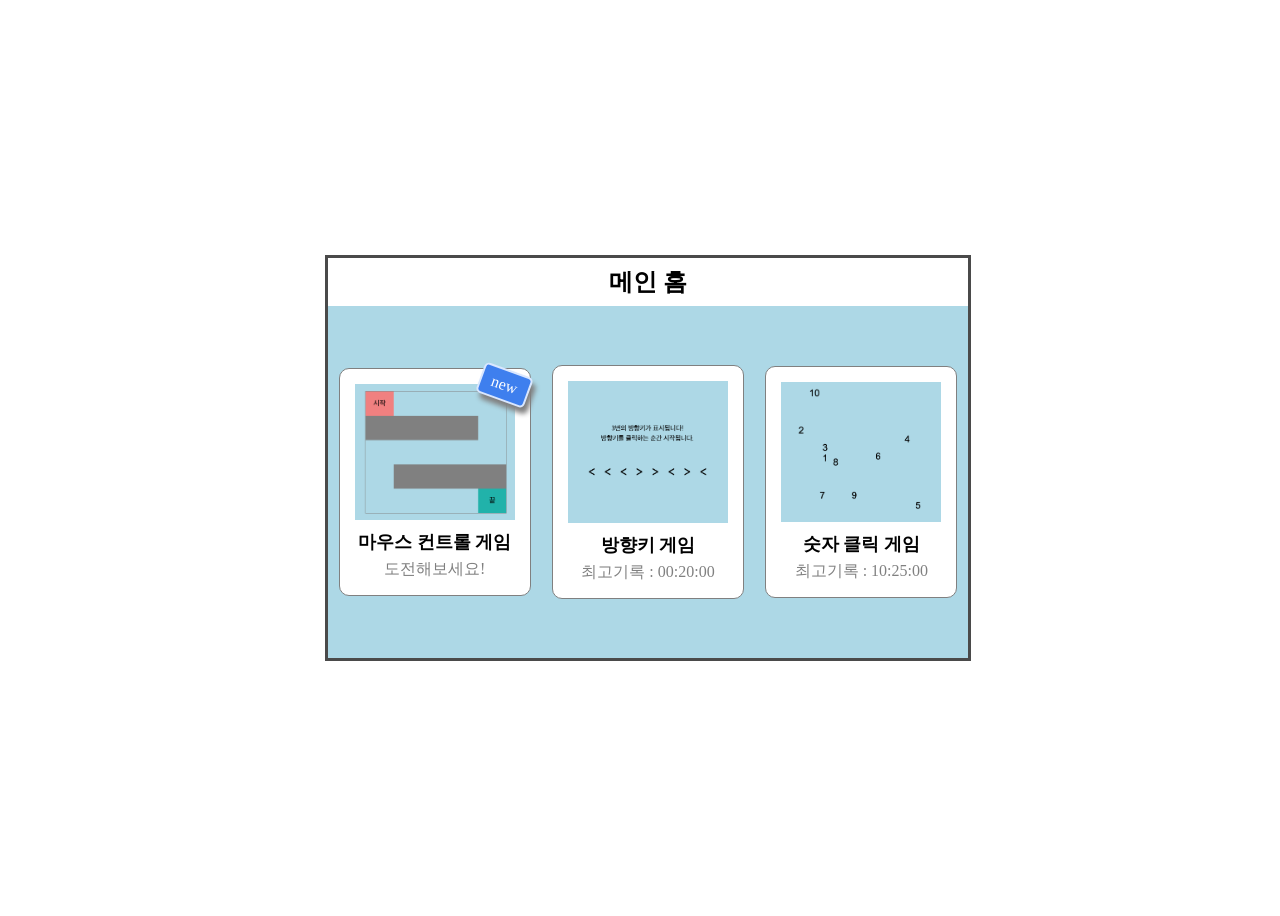
==== index.html @ 47305d57 "html,css세팅" ====
<html>
  <head>
    <title>게임 사이트</title>
    <link href="public/styles/styles.css" rel="stylesheet">
    <link href="public/styles/header.css" rel="stylesheet">
    <link href="public/styles/modal.css" rel="stylesheet">
    <link href="public/styles/main.css" rel="stylesheet">
  </head>
  <body>
    <section>
      <div style="text-align:center;line-height:50%;">
        <h2>메인 홈</h2>
      </div>
      <div id='game-list-container'>
        <a class='game-card' href="mouse_control.html">
          <img src='public/assets/mouse_control_thumbnail.png' alt='마우스컨트롤 게임' />
          <span class='game-new-badge'>new</span>
          <div class='game-title'>마우스 컨트롤 게임</div>
          <div class='game-result'>도전해보세요!</div>
        </a>
        <a class='game-card' href="arrow_speed.html">
          <img src='public/assets/arrow_speed_thumbnail.png' alt='방향키 게임' />
          <div class='game-title'>방향키 게임</div>
          <div class='game-result'>최고기록 : 00:20:00</div>
        </a>
        <a class='game-card' href="touch_number.html">
          <img src='public/assets/touch_number_thumbnail.png' alt='숫자 클릭 게임' />
          <div class='game-title'>숫자 클릭 게임</div>
          <div class='game-result'>최고기록 : 10:25:00</div>
        </a>
      </div>
    </section>
    <script src="./main.js" type="module"></script>
  </body>
</html>
---- public/styles/styles.css ----
body{
  display: flex;
  justify-content: center;
  align-items: center;
  width: 100vw;
  height: 100vh;
}
button {
  outline: none;
  background: transparent;
  border: none;
  padding: 0;
  cursor: pointer;
}
section{
  display: flex;
  flex-direction: column;
  width: 50%;
  min-width: 600px;
  height: 30%;
  min-height: 400px;
  margin: 0 auto;
  border: 3px solid rgb(74, 74, 74);
  overflow: hidden;
}
#game-field{
  background-color: lightblue;
  flex: 1 1;
  height: 100%;
  width: 100%;
  display: flex;
  justify-content: center;
  align-items: center;
}

.goto-home-button, .retry-button{
  display: block;
  width: 30px;
  height: 30px;
}
.goto-home-button>img, .retry-button>img{
  width: 100%;
  height: 100%;
}
a{
  text-decoration: none!important;
}
#game-field{
  display: flex;
  flex-direction: column;
}
.game-description{
  margin: 20px 0;
}
---- public/styles/header.css ----
#header{
  width: 100%;
  display: flex;
  justify-content: space-between;
  align-items: center;
  border-bottom: 1px solid gray;
  padding: 0 10px;
  box-sizing: border-box;
  flex: 0 0;
}
#header h2{
  font-size: 1.2rem;
  padding-left: 10%;
}
.header-button-container{
  display: flex;
}
.header-button-container>a{
  margin-right: 5px;
}
.game-time {
  width: 100px;
  text-align: right;
}
---- public/styles/modal.css ----
.modal {
  position: absolute;
  z-index: 1000;
  width: 50%;
  max-width: 180px;
  background-color: white;
  padding: 46px;
  box-shadow: 0 0 20px gray;
  display: flex;
  flex-direction: column;
  text-align: center;
  border-radius: 10px;
  display: none;
}
.modal.open{
  display: block;
}
.modal-title{
  font-size: 2rem;
  font-weight: 700;
  margin-bottom: 20px;
}
.modal-description{
  font-size: 1.1rem;
  margin-bottom: 30px;
  word-break: keep-all;
}
.modal-button-container{
  display: flex;
  justify-content: center;
}
.modal-button-container>.goto-home-button{
  margin-right: 20px;
}
---- public/styles/main.css ----
#game-list-container{
  background-color: lightblue;
  height: 100%;
  width: 100%;
  display: flex;
  justify-content: space-around;
  align-items: center;
}
.game-card{
  width: 30%;
  position:relative;
  background-color: white;
  padding: 15px;
  border-radius: 10px;
  border: 1px solid gray;
  text-align: center;
  color: black;
  box-sizing: border-box;
}
.game-card>img{
  width: 100%;
}
.game-new-badge{
  position: absolute;
  top: 0;
  right: 0;
  background-color: rgb(62, 127, 238);
  color: white;
  padding: 5px 10px;
  border-radius: 5px;
  border: 2px solid rgb(217, 231, 255);
  transform: rotate(20deg);
  box-shadow: 5px 5px 5px gray;
}
.game-title{
  font-size: 1.1rem;
  font-weight: 700;
  margin: 10px 0 5px;
}
.game-result{
  color: gray;
}
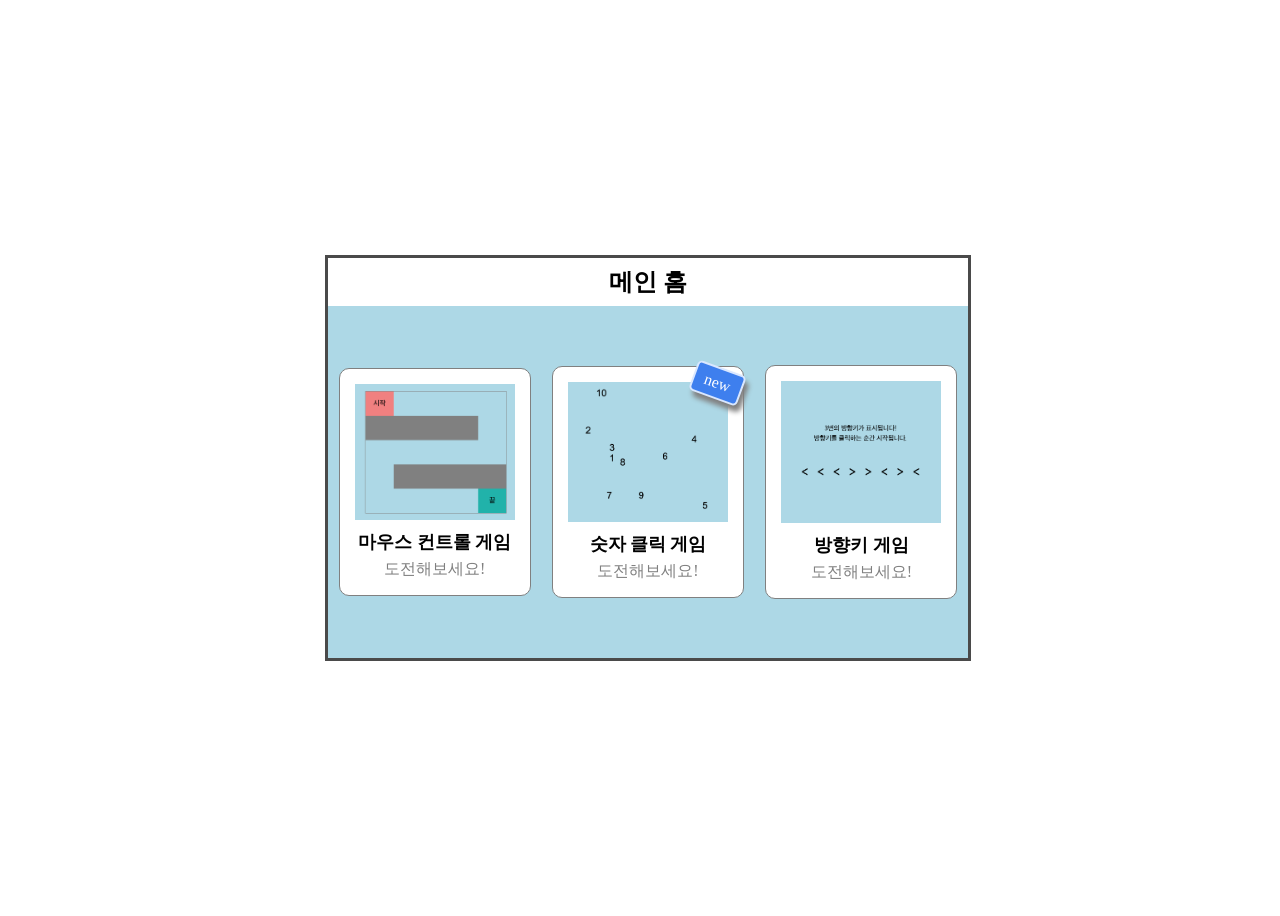
==== commit f59df30a: "메인페이지 구현" ====
--- a/index.html
+++ b/index.html
@@ -12,7 +12,7 @@
         <h2>메인 홈</h2>
       </div>
       <div id='game-list-container'>
-        <a class='game-card' href="mouse_control.html">
+        <!-- <a class='game-card' href="mouse_control.html">
           <img src='public/assets/mouse_control_thumbnail.png' alt='마우스컨트롤 게임' />
           <span class='game-new-badge'>new</span>
           <div class='game-title'>마우스 컨트롤 게임</div>
@@ -27,7 +27,7 @@
           <img src='public/assets/touch_number_thumbnail.png' alt='숫자 클릭 게임' />
           <div class='game-title'>숫자 클릭 게임</div>
           <div class='game-result'>최고기록 : 10:25:00</div>
-        </a>
+        </a> -->
       </div>
     </section>
     <script src="./main.js" type="module"></script>
